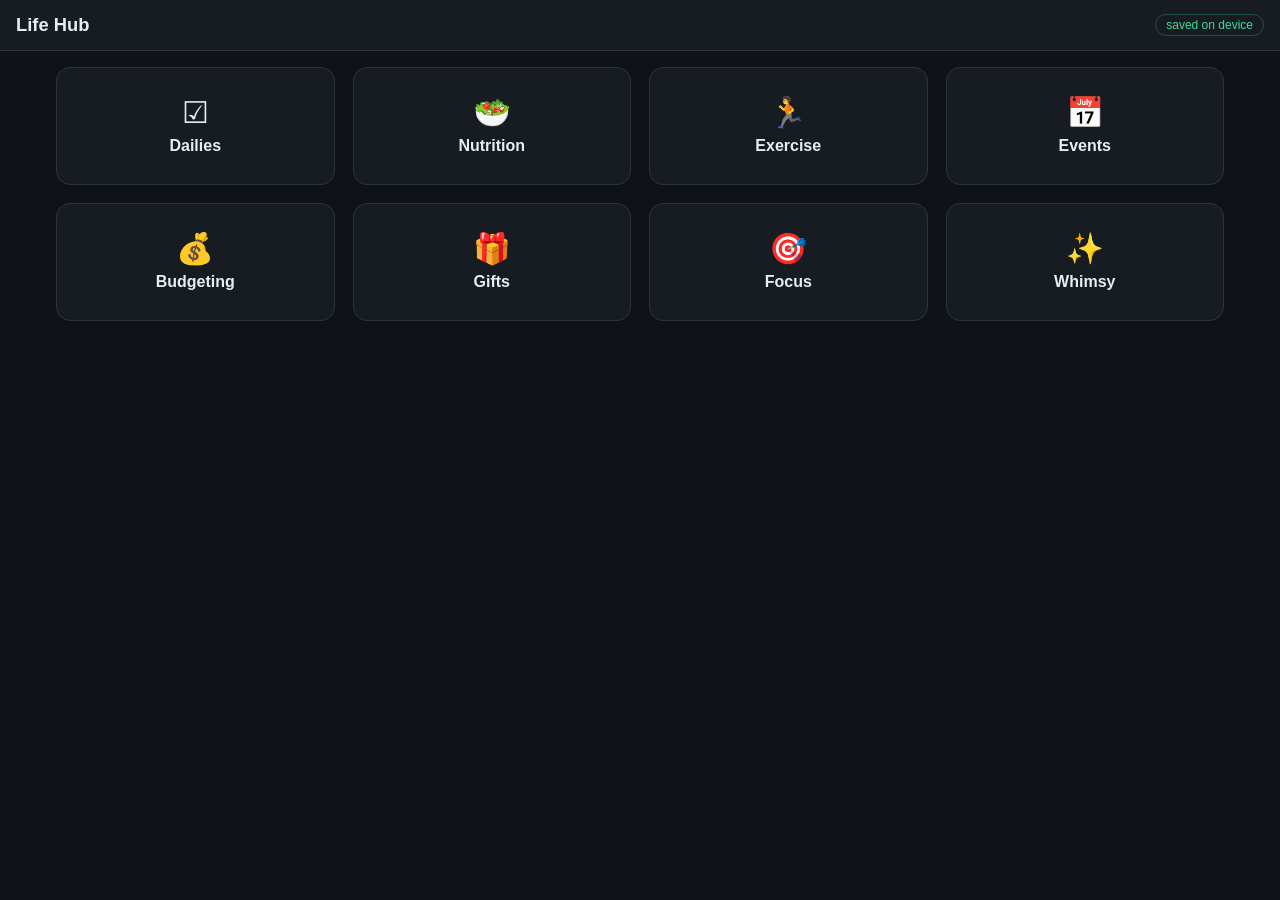
==== index.html @ 8b965058 "Life Hub: offline-first PWA with 8 sections and full nutrition tracker Co-Authored-By: Devin AI <dev" ====
<!DOCTYPE html>
<html lang="en">
<head>
<meta charset="utf-8">
<meta name="viewport" content="width=device-width, initial-scale=1, viewport-fit=cover">
<meta name="theme-color" content="#111418">
<title>Life Hub</title>
<link rel="manifest" href="manifest.webmanifest">
<link rel="icon" href="icons/icon.svg" type="image/svg+xml">
<link rel="stylesheet" href="css/app.css">
</head>
<body>
<header class="topbar">
  <h1>Life Hub</h1>
  <span id="sync-status" class="sync-status" title="Sync status">offline-ready</span>
</header>

<main class="page">
  <nav class="tiles" id="tiles"></nav>
</main>

<script src="js/config.js"></script>
<script src="js/db.js"></script>
<script src="js/sync.js"></script>
<script src="js/app.js"></script>
<script>
  const SECTIONS = [
    ['dailies', 'Dailies', '☑'],
    ['nutrition', 'Nutrition', '🥗'],
    ['exercise', 'Exercise', '🏃'],
    ['events', 'Events', '📅'],
    ['budgeting', 'Budgeting', '💰'],
    ['gifts', 'Gifts', '🎁'],
    ['focus', 'Focus', '🎯'],
    ['whimsy', 'Whimsy', '✨'],
  ];
  document.getElementById('tiles').innerHTML = SECTIONS.map(
    ([slug, label, icon]) =>
      `<a class="tile" href="${slug}.html"><span class="tile-icon">${icon}</span><span class="tile-label">${label}</span></a>`
  ).join('');
</script>
</body>
</html>
---- css/app.css ----
:root {
  --bg: #0f1216;
  --surface: #171c22;
  --surface-2: #1f262e;
  --border: #2b343e;
  --text: #e8edf2;
  --muted: #97a3b0;
  --accent: #4da3ff;
  --accent-2: #3ddc97;
  --danger: #ff6b6b;
  --radius: 14px;
}

* { box-sizing: border-box; }

html, body {
  margin: 0;
  padding: 0;
  background: var(--bg);
  color: var(--text);
  font-family: -apple-system, BlinkMacSystemFont, "Segoe UI", Roboto, Helvetica, Arial, sans-serif;
  -webkit-text-size-adjust: 100%;
}

a { color: inherit; text-decoration: none; }

.topbar {
  display: flex;
  align-items: center;
  gap: 12px;
  padding: 14px 16px calc(14px);
  padding-top: calc(14px + env(safe-area-inset-top));
  background: var(--surface);
  border-bottom: 1px solid var(--border);
  position: sticky;
  top: 0;
  z-index: 20;
}

.topbar h1 { font-size: 1.15rem; margin: 0; font-weight: 650; }

.back-link {
  color: var(--accent);
  font-size: 0.95rem;
  white-space: nowrap;
}

.sync-status {
  margin-left: auto;
  font-size: 0.75rem;
  color: var(--muted);
  border: 1px solid var(--border);
  border-radius: 999px;
  padding: 3px 10px;
  white-space: nowrap;
}
.sync-status[data-state="offline"] { color: #ffc46b; border-color: #5a4526; }
.sync-status[data-state="syncing"] { color: var(--accent); border-color: #274a70; }
.sync-status[data-state="synced"] { color: var(--accent-2); border-color: #23503f; }

.page {
  max-width: 1200px;
  margin: 0 auto;
  padding: 16px 16px calc(32px + env(safe-area-inset-bottom));
}

/* ---- home tiles: 2 cols on mobile, 4 cols on desktop ---- */
.tiles {
  display: grid;
  grid-template-columns: repeat(2, minmax(0, 1fr));
  gap: 12px;
}
@media (min-width: 760px) {
  .tiles { grid-template-columns: repeat(4, minmax(0, 1fr)); gap: 18px; }
}

.tile {
  background: var(--surface);
  border: 1px solid var(--border);
  border-radius: var(--radius);
  padding: 22px 14px;
  min-height: 118px;
  display: flex;
  flex-direction: column;
  align-items: center;
  justify-content: center;
  gap: 10px;
  text-align: center;
  transition: transform .08s ease, border-color .15s ease, background .15s ease;
}
.tile:active { transform: scale(.97); }
@media (hover: hover) {
  .tile:hover { border-color: var(--accent); background: var(--surface-2); }
}
.tile-icon { font-size: 1.9rem; line-height: 1; }
.tile-label { font-size: 1rem; font-weight: 600; }

/* ---- generic building blocks ---- */
.card {
  background: var(--surface);
  border: 1px solid var(--border);
  border-radius: var(--radius);
  padding: 14px;
  margin-bottom: 14px;
}

.row { display: flex; gap: 10px; align-items: flex-end; flex-wrap: wrap; }
.row > * { min-width: 0; }
.grow { flex: 1 1 160px; }

label.field { display: flex; flex-direction: column; gap: 5px; font-size: 0.78rem; color: var(--muted); }

input, select, button, textarea {
  font: inherit;
  color: var(--text);
  background: var(--surface-2);
  border: 1px solid var(--border);
  border-radius: 10px;
  padding: 10px 12px;
  width: 100%;
}
input:focus, select:focus, textarea:focus { outline: 2px solid var(--accent); outline-offset: -1px; }

button { cursor: pointer; font-weight: 600; width: auto; }
button.primary { background: var(--accent); border-color: var(--accent); color: #07121d; }
button.ghost { background: transparent; }
button.danger { color: var(--danger); border-color: #5a2b2b; background: transparent; }

/* ---- totals ---- */
.totals {
  display: grid;
  grid-template-columns: repeat(2, minmax(0, 1fr));
  gap: 10px;
}
@media (min-width: 760px) { .totals { grid-template-columns: repeat(4, minmax(0, 1fr)); } }
.total {
  background: var(--surface-2);
  border: 1px solid var(--border);
  border-radius: 12px;
  padding: 12px;
  text-align: center;
}
.total .value { font-size: clamp(1.7rem, 7vw, 2.4rem); font-weight: 750; line-height: 1.1; }
.total .label { font-size: 0.72rem; text-transform: uppercase; letter-spacing: .08em; color: var(--muted); }

/* ---- saved items line ---- */
.saved-line { display: flex; gap: 10px; align-items: center; }
.saved-line .grow { flex: 1; }
.saved-line button { white-space: nowrap; }

/* ---- table ---- */
.table-wrap { overflow-x: auto; -webkit-overflow-scrolling: touch; }
table { width: 100%; border-collapse: collapse; font-size: 0.92rem; min-width: 640px; }
th, td { padding: 8px 8px; text-align: right; border-bottom: 1px solid var(--border); }
th:first-child, td:first-child { text-align: left; }
th { color: var(--muted); font-size: 0.72rem; text-transform: uppercase; letter-spacing: .05em; font-weight: 600; }
tbody tr:last-child td { border-bottom: none; }
td input { padding: 6px 8px; text-align: right; }
td:first-child input { text-align: left; }
tfoot td { font-weight: 700; }

/* mobile: turn the food table into stacked cards */
@media (max-width: 759px) {
  table, thead, tbody, tfoot, tr, th, td { display: block; }
  table { min-width: 0; }
  thead { display: none; }
  tbody tr, tfoot tr {
    border: 1px solid var(--border);
    border-radius: 12px;
    padding: 8px;
    margin-bottom: 10px;
    background: var(--surface-2);
  }
  tbody td, tfoot td {
    display: flex;
    justify-content: space-between;
    align-items: center;
    gap: 10px;
    border-bottom: none;
    padding: 4px 2px;
    text-align: right;
  }
  tbody td::before, tfoot td::before {
    content: attr(data-label);
    color: var(--muted);
    font-size: 0.72rem;
    text-transform: uppercase;
    letter-spacing: .05em;
    flex: 0 0 auto;
  }
  td input { max-width: 55%; }
}

/* ---- chart ---- */
.chart-head { display: flex; gap: 8px; align-items: center; flex-wrap: wrap; margin-bottom: 10px; }
.chart-head h2 { margin: 0; font-size: 1rem; }
.ranges { display: flex; gap: 6px; margin-left: auto; flex-wrap: wrap; }
.ranges button { padding: 6px 10px; font-size: 0.8rem; }
.ranges button[aria-pressed="true"] { background: var(--accent); border-color: var(--accent); color: #07121d; }
#weight-chart { width: 100%; height: 260px; display: block; }

/* ---- modal ---- */
dialog {
  border: 1px solid var(--border);
  background: var(--surface);
  color: var(--text);
  border-radius: 16px;
  padding: 0;
  width: min(520px, calc(100vw - 24px));
  max-height: 88vh;
}
dialog::backdrop { background: rgba(0, 0, 0, .6); }
.modal-body { padding: 16px; overflow-y: auto; max-height: 70vh; }
.modal-head { padding: 14px 16px; border-bottom: 1px solid var(--border); font-weight: 700; }
.modal-foot { padding: 12px 16px; border-top: 1px solid var(--border); display: flex; gap: 8px; justify-content: flex-end; flex-wrap: wrap; }
.form-grid { display: grid; grid-template-columns: repeat(2, minmax(0, 1fr)); gap: 10px; }
@media (max-width: 480px) { .form-grid { grid-template-columns: 1fr; } }
.section-title { font-size: 0.75rem; text-transform: uppercase; letter-spacing: .08em; color: var(--muted); margin: 14px 0 8px; }
.hint { color: var(--muted); font-size: 0.8rem; }
.empty { color: var(--muted); text-align: center; padding: 18px; }

.notes-area { min-height: 220px; resize: vertical; }
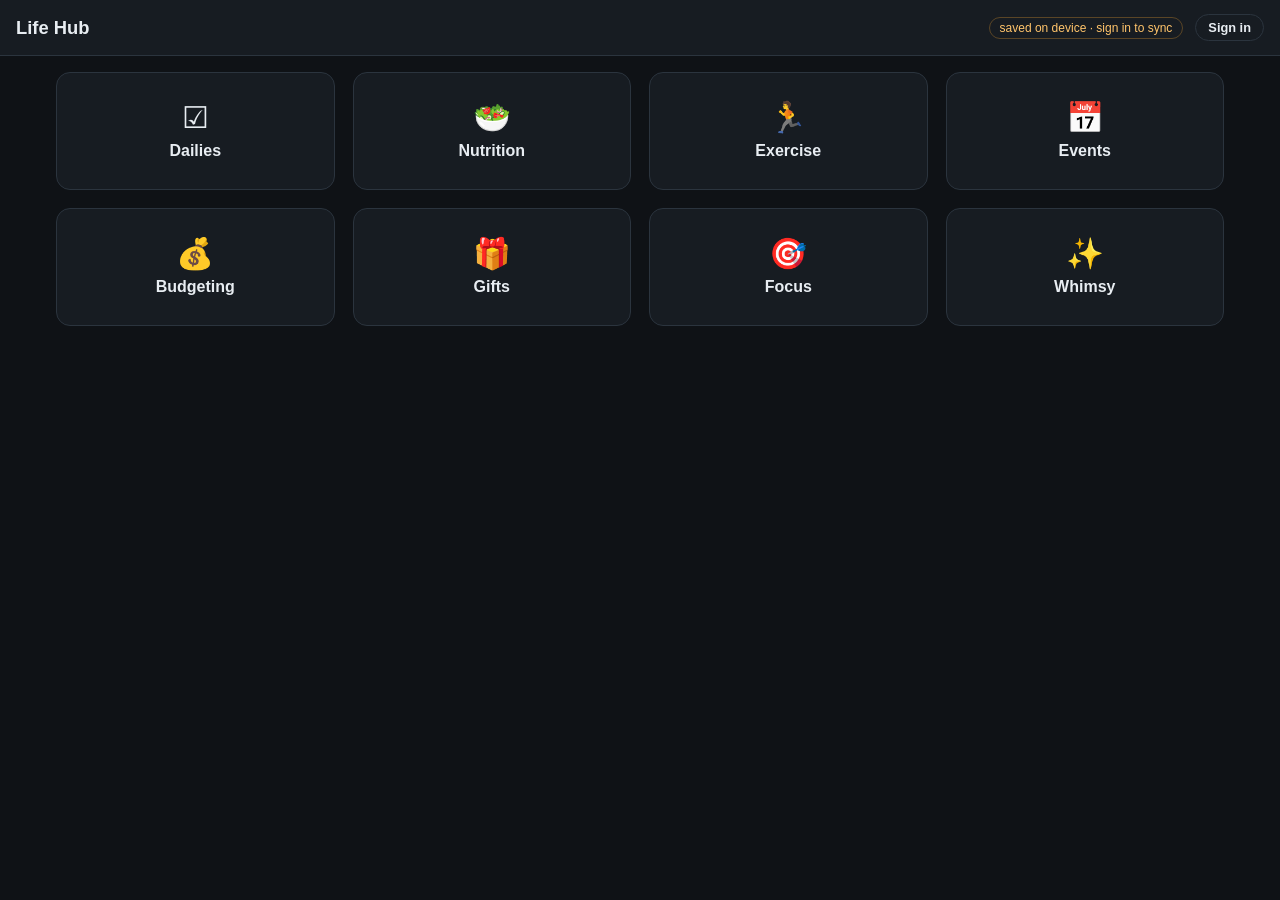
==== commit 8901d5f3: "Add Supabase backend sync with magic-link auth Co-Authored-By: Devin AI <devin-ai-integration[bot]@u" ====
--- a/index.html
+++ b/index.html
@@ -20,6 +20,7 @@
 </main>
 
 <script src="js/config.js"></script>
+<script src="js/auth.js"></script>
 <script src="js/db.js"></script>
 <script src="js/sync.js"></script>
 <script src="js/app.js"></script>
--- a/css/app.css
+++ b/css/app.css
@@ -42,6 +42,16 @@
 .back-link {
   color: var(--accent);
   font-size: 0.95rem;
+  white-space: nowrap;
+}
+
+.account-btn {
+  padding: 5px 12px;
+  font-size: 0.8rem;
+  border-radius: 999px;
+  max-width: 34vw;
+  overflow: hidden;
+  text-overflow: ellipsis;
   white-space: nowrap;
 }
 
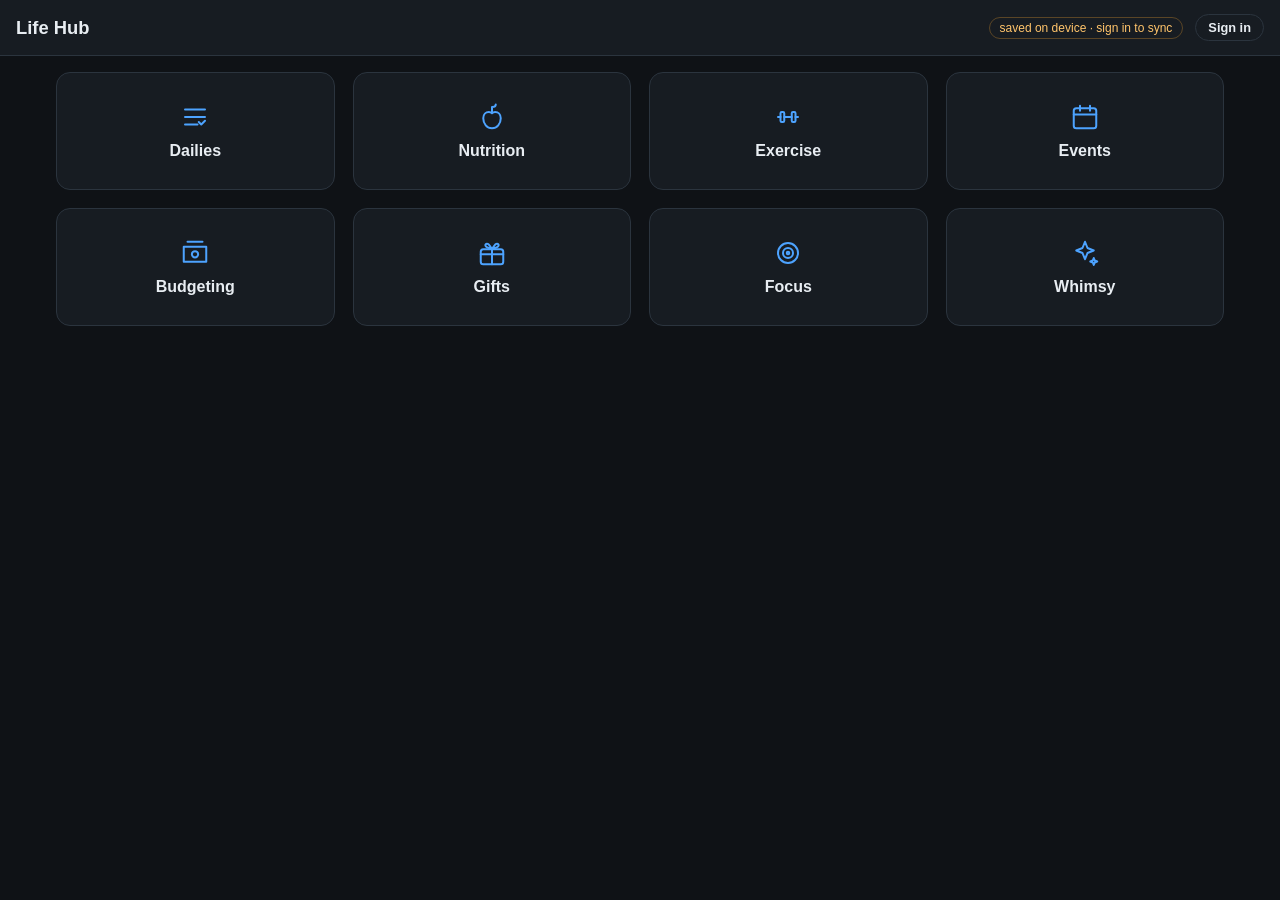
==== commit 3b003d20: "Use inline SVG tile icons instead of emoji Co-Authored-By: Devin AI <devin-ai-integration[bot]@users" ====
--- a/index.html
+++ b/index.html
@@ -25,19 +25,31 @@
 <script src="js/sync.js"></script>
 <script src="js/app.js"></script>
 <script>
+  const ICONS = {
+    dailies: '<path d="M4 6h16M4 12h16M4 18h10"/><path d="M19 15l2 2 3-3" transform="translate(-4 1)"/>',
+    nutrition: '<path d="M12 21c-4 0-7-3.5-7-8 0-3 2-5 4.5-5 1.2 0 2 .5 2.5 1 .5-.5 1.3-1 2.5-1C17 8 19 10 19 13c0 4.5-3 8-7 8z"/><path d="M12 8V4M12 4c2 0 3-1 3-2"/>',
+    exercise: '<path d="M4 12h2M18 12h2"/><rect x="6" y="8" width="3" height="8" rx="1"/><rect x="15" y="8" width="3" height="8" rx="1"/><path d="M9 12h6"/>',
+    events: '<rect x="3" y="5" width="18" height="16" rx="2"/><path d="M3 10h18M8 3v4M16 3v4"/>',
+    budgeting: '<path d="M3 7h18v12H3z"/><circle cx="12" cy="13" r="2.5"/><path d="M6 3h12"/>',
+    gifts: '<rect x="3" y="9" width="18" height="12" rx="2"/><path d="M3 13h18M12 9v12"/><path d="M12 9S9 3 7 5s5 4 5 4 3-6 5-4-5 4-5 4z"/>',
+    focus: '<circle cx="12" cy="12" r="8"/><circle cx="12" cy="12" r="4"/><circle cx="12" cy="12" r="1"/>',
+    whimsy: '<path d="M12 3l2 5 5 2-5 2-2 5-2-5-5-2 5-2z"/><path d="M19 16l.8 2 2 .8-2 .8-.8 2-.8-2-2-.8 2-.8z"/>'
+  };
   const SECTIONS = [
-    ['dailies', 'Dailies', '☑'],
-    ['nutrition', 'Nutrition', '🥗'],
-    ['exercise', 'Exercise', '🏃'],
-    ['events', 'Events', '📅'],
-    ['budgeting', 'Budgeting', '💰'],
-    ['gifts', 'Gifts', '🎁'],
-    ['focus', 'Focus', '🎯'],
-    ['whimsy', 'Whimsy', '✨'],
+    ['dailies', 'Dailies'],
+    ['nutrition', 'Nutrition'],
+    ['exercise', 'Exercise'],
+    ['events', 'Events'],
+    ['budgeting', 'Budgeting'],
+    ['gifts', 'Gifts'],
+    ['focus', 'Focus'],
+    ['whimsy', 'Whimsy'],
   ];
   document.getElementById('tiles').innerHTML = SECTIONS.map(
-    ([slug, label, icon]) =>
-      `<a class="tile" href="${slug}.html"><span class="tile-icon">${icon}</span><span class="tile-label">${label}</span></a>`
+    ([slug, label]) =>
+      `<a class="tile" href="${slug}.html">` +
+      `<svg class="tile-icon" viewBox="0 0 24 24" fill="none" stroke="currentColor" stroke-width="1.6" stroke-linecap="round" stroke-linejoin="round" aria-hidden="true">${ICONS[slug]}</svg>` +
+      `<span class="tile-label">${label}</span></a>`
   ).join('');
 </script>
 </body>
--- a/css/app.css
+++ b/css/app.css
@@ -102,7 +102,7 @@
 @media (hover: hover) {
   .tile:hover { border-color: var(--accent); background: var(--surface-2); }
 }
-.tile-icon { font-size: 1.9rem; line-height: 1; }
+.tile-icon { width: 30px; height: 30px; color: var(--accent); }
 .tile-label { font-size: 1rem; font-weight: 600; }
 
 /* ---- generic building blocks ---- */
